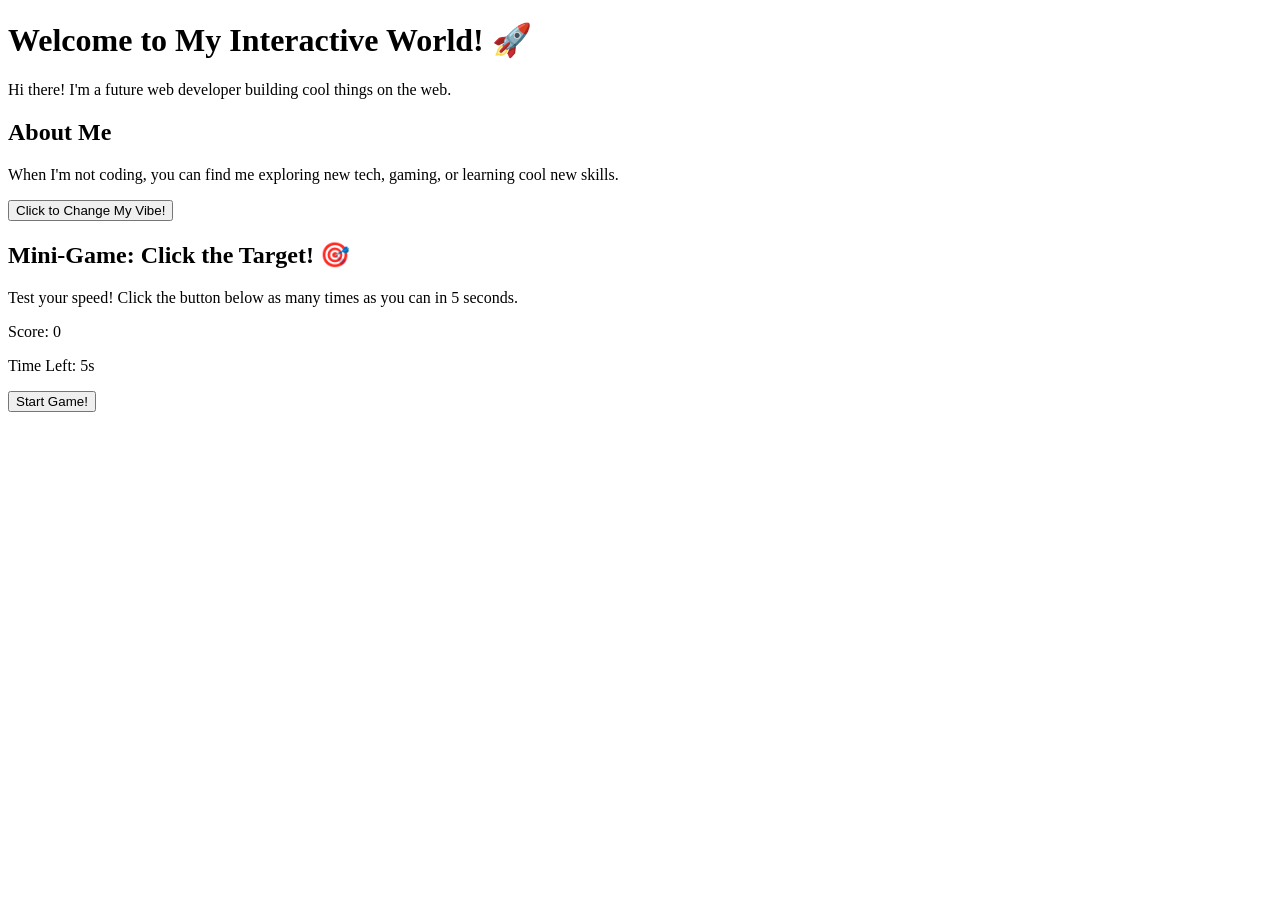
==== index.html @ 88211595 "Rename gemini-code-1785523751069.html to index.html" ====
<!DOCTYPE html>
<html lang="en">
<head>
    <meta charset="UTF-8">
    <meta name="viewport" content="width=device-width, initial-scale=1.0">
    <title>My Interactive About Me</title>
    <!-- Link to our CSS stylesheet -->
    <link rel="stylesheet" href="style.css">
</head>
<body>

    <!-- Main Header Section -->
    <header>
        <h1>Welcome to My Interactive World! 🚀</h1>
        <p>Hi there! I'm a future web developer building cool things on the web.</p>
    </header>

    <!-- About Me Section -->
    <section class="about-container">
        <h2>About Me</h2>
        <p>When I'm not coding, you can find me exploring new tech, gaming, or learning cool new skills.</p>
        <button id="color-btn">Click to Change My Vibe!</button>
    </section>

    <!-- Interactive Mini-Game Section -->
    <section class="game-container">
        <h2>Mini-Game: Click the Target! 🎯</h2>
        <p>Test your speed! Click the button below as many times as you can in 5 seconds.</p>
        <div class="game-display">
            <p>Score: <span id="score">0</span></p>
            <p>Time Left: <span id="timer">5</span>s</p>
        </div>
        <button id="start-game-btn">Start Game!</button>
    </section>

    <!-- Link to our JavaScript file -->
    <script src="script.js"></script>
</body>
</html>
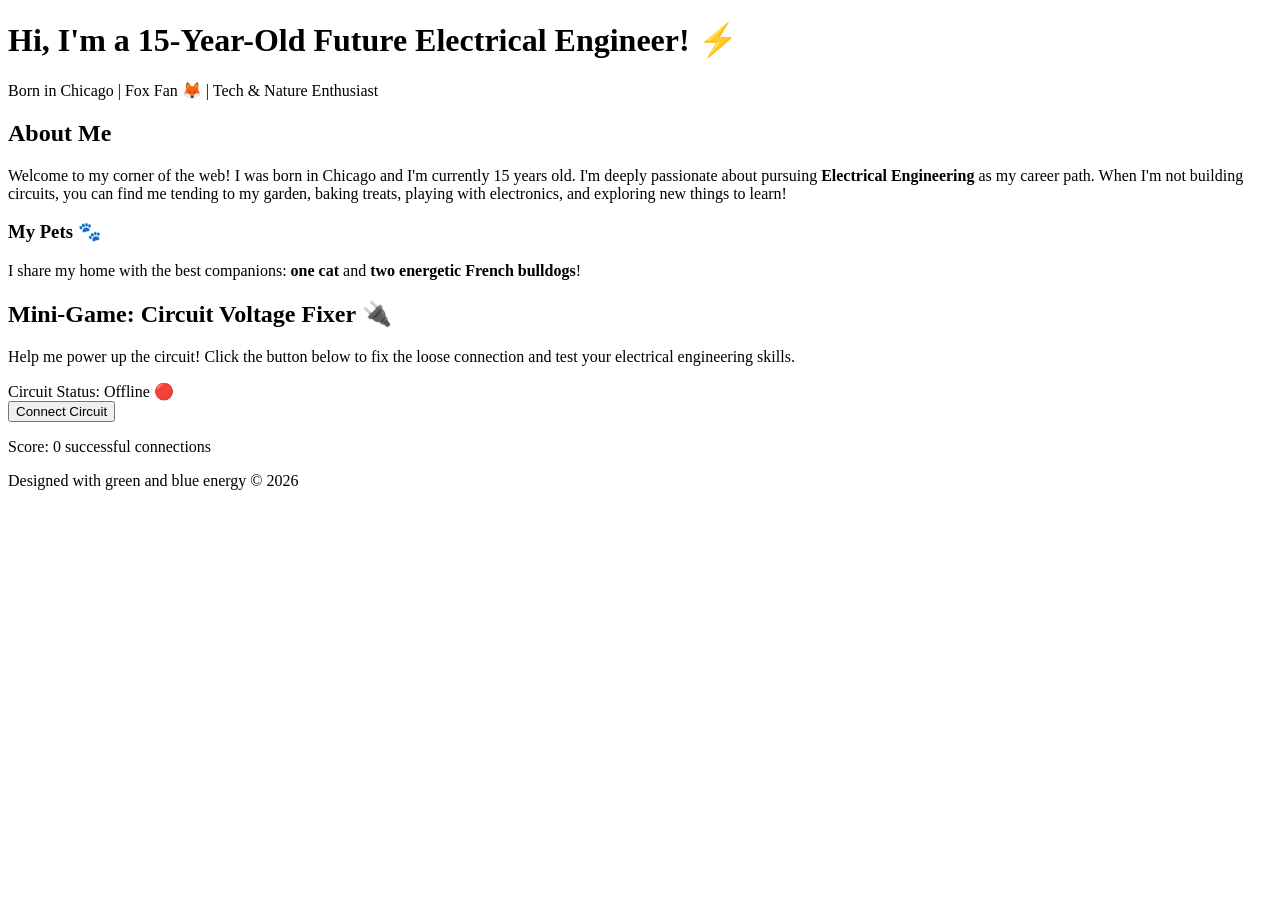
==== commit 4fcf5486: "Rename gemini-code-1785525176801.html to index.html" ====
--- a/index.html
+++ b/index.html
@@ -3,37 +3,43 @@
 <head>
     <meta charset="UTF-8">
     <meta name="viewport" content="width=device-width, initial-scale=1.0">
-    <title>My Interactive About Me</title>
-    <!-- Link to our CSS stylesheet -->
+    <title>Future Electrical Engineer | About Me</title>
+    <!-- Link to our external CSS stylesheet -->
     <link rel="stylesheet" href="style.css">
 </head>
 <body>
 
-    <!-- Main Header Section -->
-    <header>
-        <h1>Welcome to My Interactive World! 🚀</h1>
-        <p>Hi there! I'm a future web developer building cool things on the web.</p>
+    <!-- Header / Hero Section -->
+    <header class="hero">
+        <h1>Hi, I'm a 15-Year-Old Future Electrical Engineer! ⚡</h1>
+        <p>Born in Chicago | Fox Fan 🦊 | Tech & Nature Enthusiast</p>
     </header>
 
-    <!-- About Me Section -->
-    <section class="about-container">
-        <h2>About Me</h2>
-        <p>When I'm not coding, you can find me exploring new tech, gaming, or learning cool new skills.</p>
-        <button id="color-btn">Click to Change My Vibe!</button>
-    </section>
+    <main class="container">
+        <!-- About Me Section -->
+        <section class="card">
+            <h2>About Me</h2>
+            <p>Welcome to my corner of the web! I was born in Chicago and I'm currently 15 years old. I'm deeply passionate about pursuing <strong>Electrical Engineering</strong> as my career path. When I'm not building circuits, you can find me tending to my garden, baking treats, playing with electronics, and exploring new things to learn!</p>
+            <h3>My Pets 🐾</h3>
+            <p>I share my home with the best companions: <strong>one cat</strong> and <strong>two energetic French bulldogs</strong>!</p>
+        </section>
 
-    <!-- Interactive Mini-Game Section -->
-    <section class="game-container">
-        <h2>Mini-Game: Click the Target! 🎯</h2>
-        <p>Test your speed! Click the button below as many times as you can in 5 seconds.</p>
-        <div class="game-display">
-            <p>Score: <span id="score">0</span></p>
-            <p>Time Left: <span id="timer">5</span>s</p>
-        </div>
-        <button id="start-game-btn">Start Game!</button>
-    </section>
+        <!-- Mini-Game Section -->
+        <section class="card game-section">
+            <h2>Mini-Game: Circuit Voltage Fixer 🔌</h2>
+            <p>Help me power up the circuit! Click the button below to fix the loose connection and test your electrical engineering skills.</p>
+            <div id="game-display" class="game-display">Circuit Status: Offline 🔴</div>
+            <button id="fix-circuit-btn" class="btn">Connect Circuit</button>
+            <p id="game-score">Score: 0 successful connections</p>
+        </section>
+    </main>
 
-    <!-- Link to our JavaScript file -->
+    <!-- Footer -->
+    <footer>
+        <p>Designed with green and blue energy &copy; 2026</p>
+    </footer>
+
+    <!-- Link to our external JavaScript file -->
     <script src="script.js"></script>
 </body>
 </html>
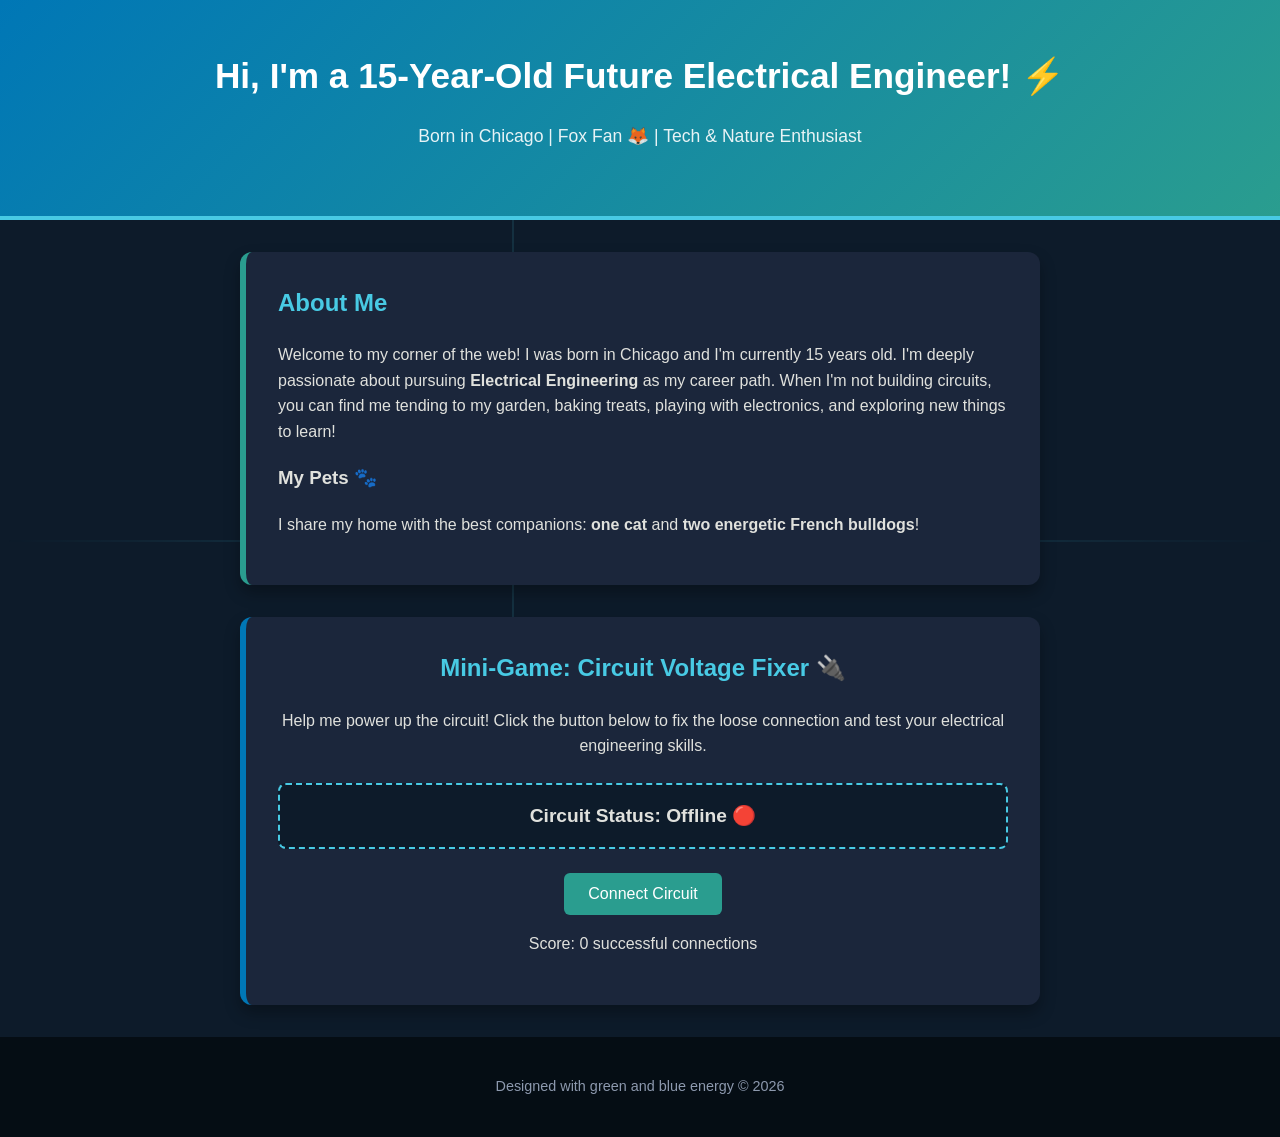
==== commit 29386d1b: "Rename gemini-code-1785525860373.html to index.html" ====
--- a/index.html
+++ b/index.html
@@ -8,6 +8,15 @@
     <link rel="stylesheet" href="style.css">
 </head>
 <body>
+
+    <!-- Animated Electrical Background Overlay -->
+    <div class="circuit-background">
+        <div class="wire wire-1"></div>
+        <div class="wire wire-2"></div>
+        <div class="wire wire-3"></div>
+        <div class="pulse pulse-1"></div>
+        <div class="pulse pulse-2"></div>
+    </div>
 
     <!-- Header / Hero Section -->
     <header class="hero">
--- a/style.css
+++ b/style.css
@@ -0,0 +1,181 @@
+/* Global Reset and Theme Colors */
+:root {
+    --primary-blue: #0077b6;
+    --accent-green: #2a9d8f;
+    --dark-bg: #0d1b2a;
+    --card-bg: #1b263b;
+    --text-color: #e0e1dd;
+    --highlight: #48cae4;
+}
+
+body {
+    font-family: 'Segoe UI', Tahoma, Geneva, Verdana, sans-serif;
+    background-color: var(--dark-bg);
+    color: var(--text-color);
+    margin: 0;
+    padding: 0;
+    line-height: 1.6;
+    position: relative;
+    overflow-x: hidden;
+}
+
+/* Electrical Background Styling with Moving Wires and Pulses */
+.circuit-background {
+    position: fixed;
+    top: 0;
+    left: 0;
+    width: 100%;
+    height: 100%;
+    pointer-events: none;
+    z-index: -1;
+    opacity: 0.25;
+}
+
+.wire {
+    position: absolute;
+    background: linear-gradient(90deg, transparent, var(--highlight), transparent);
+}
+
+.wire-1 {
+    top: 20%;
+    left: 0;
+    width: 100%;
+    height: 2px;
+}
+
+.wire-2 {
+    top: 60%;
+    left: 0;
+    width: 100%;
+    height: 2px;
+}
+
+.wire-3 {
+    top: 0;
+    left: 40%;
+    width: 2px;
+    height: 100%;
+}
+
+.pulse {
+    position: absolute;
+    background-color: var(--accent-green);
+    border-radius: 50%;
+    box-shadow: 0 0 10px var(--accent-green), 0 0 20px var(--highlight);
+}
+
+.pulse-1 {
+    top: 20%;
+    left: -50px;
+    width: 10px;
+    height: 10px;
+    animation: movePulseHorizontal 6s linear infinite;
+}
+
+.pulse-2 {
+    top: -50px;
+    left: 40%;
+    width: 10px;
+    height: 10px;
+    animation: movePulseVertical 8s linear infinite;
+}
+
+@keyframes movePulseHorizontal {
+    0% { left: -50px; }
+    100% { left: 105%; }
+}
+
+@keyframes movePulseVertical {
+    0% { top: -50px; }
+    100% { top: 105%; }
+}
+
+/* Hero Section */
+.hero {
+    background: linear-gradient(135deg, var(--primary-blue), var(--accent-green));
+    color: white;
+    text-align: center;
+    padding: 3rem 1rem;
+    border-bottom: 4px solid var(--highlight);
+    position: relative;
+    z-index: 1;
+}
+
+.hero h1 {
+    margin: 0;
+    font-size: 2.2rem;
+}
+
+.hero p {
+    font-size: 1.1rem;
+    opacity: 0.9;
+}
+
+/* Main Container Layout */
+.container {
+    max-width: 800px;
+    margin: 2rem auto;
+    padding: 0 1rem;
+    position: relative;
+    z-index: 1;
+}
+
+/* Card Styling */
+.card {
+    background-color: var(--card-bg);
+    border-radius: 12px;
+    padding: 2rem;
+    margin-bottom: 2rem;
+    box-shadow: 0 8px 16px rgba(0, 0, 0, 0.3);
+    border-left: 6px solid var(--accent-green);
+}
+
+.card h2 {
+    color: var(--highlight);
+    margin-top: 0;
+}
+
+/* Mini-Game Styling */
+.game-section {
+    border-left-color: var(--primary-blue);
+    text-align: center;
+}
+
+.game-display {
+    font-size: 1.2rem;
+    font-weight: bold;
+    margin: 1.5rem 0;
+    padding: 1rem;
+    background-color: #0d1b2a;
+    border-radius: 8px;
+    border: 2px dashed var(--highlight);
+    transition: all 0.3s ease;
+}
+
+/* Interactive Button */
+.btn {
+    background-color: var(--accent-green);
+    color: white;
+    border: none;
+    padding: 0.75rem 1.5rem;
+    font-size: 1rem;
+    border-radius: 6px;
+    cursor: pointer;
+    transition: background 0.3s ease, transform 0.1s ease;
+}
+
+.btn:hover {
+    background-color: #21867a;
+    transform: scale(1.05);
+}
+
+/* Footer */
+footer {
+    text-align: center;
+    padding: 1.5rem;
+    background-color: #050d14;
+    color: #8d99ae;
+    font-size: 0.9rem;
+    position: relative;
+    z-index: 1;
+}
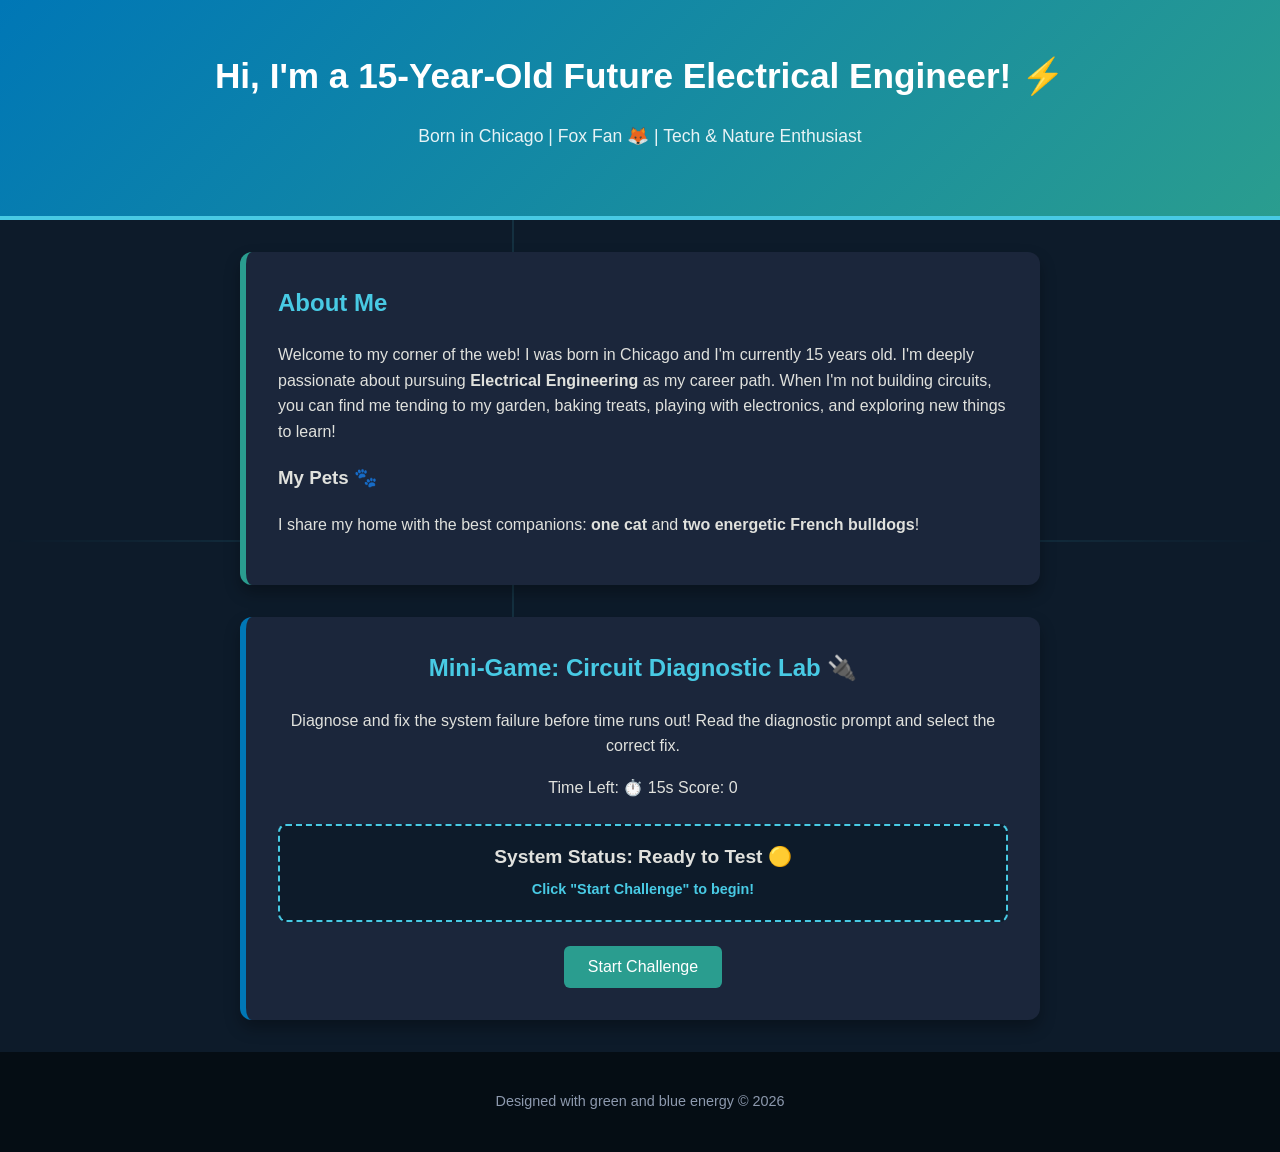
==== commit b2d236fe: "Update mini-game section with new diagnostic lab" ====
--- a/index.html
+++ b/index.html
@@ -35,11 +35,22 @@
 
         <!-- Mini-Game Section -->
         <section class="card game-section">
-            <h2>Mini-Game: Circuit Voltage Fixer 🔌</h2>
-            <p>Help me power up the circuit! Click the button below to fix the loose connection and test your electrical engineering skills.</p>
-            <div id="game-display" class="game-display">Circuit Status: Offline 🔴</div>
-            <button id="fix-circuit-btn" class="btn">Connect Circuit</button>
-            <p id="game-score">Score: 0 successful connections</p>
+            <h2>Mini-Game: Circuit Diagnostic Lab 🔌</h2>
+            <p>Diagnose and fix the system failure before time runs out! Read the diagnostic prompt and select the correct fix.</p>
+            
+            <div class="game-stats">
+                <span id="game-timer">Time Left: ⏱️ 15s</span>
+                <span id="game-score">Score: 0</span>
+            </div>
+
+            <div id="game-display" class="game-display">
+                System Status: Ready to Test 🟡<br>
+                <span id="challenge-prompt" style="font-size: 0.9rem; color: var(--highlight);">Click "Start Challenge" to begin!</span>
+            </div>
+
+            <div id="action-buttons" class="button-grid">
+                <button id="start-game-btn" class="btn">Start Challenge</button>
+            </div>
         </section>
     </main>
 
